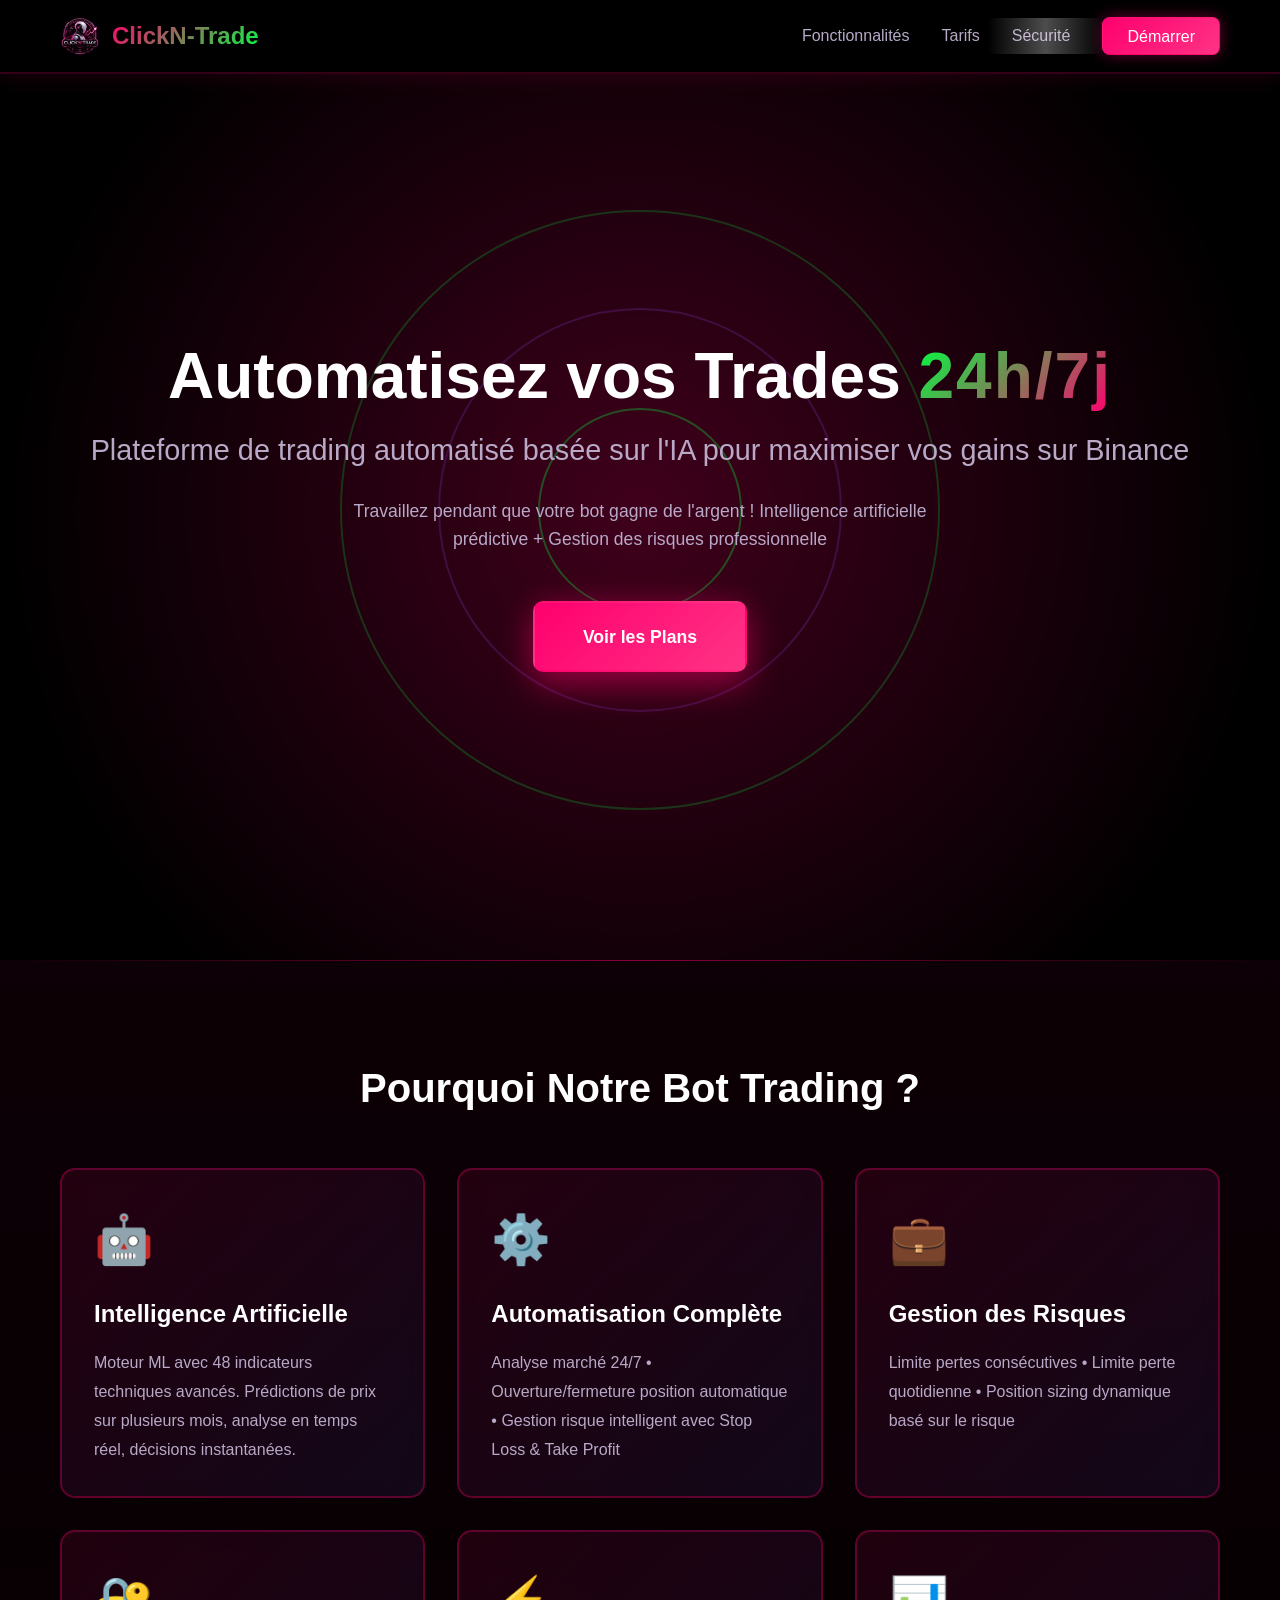
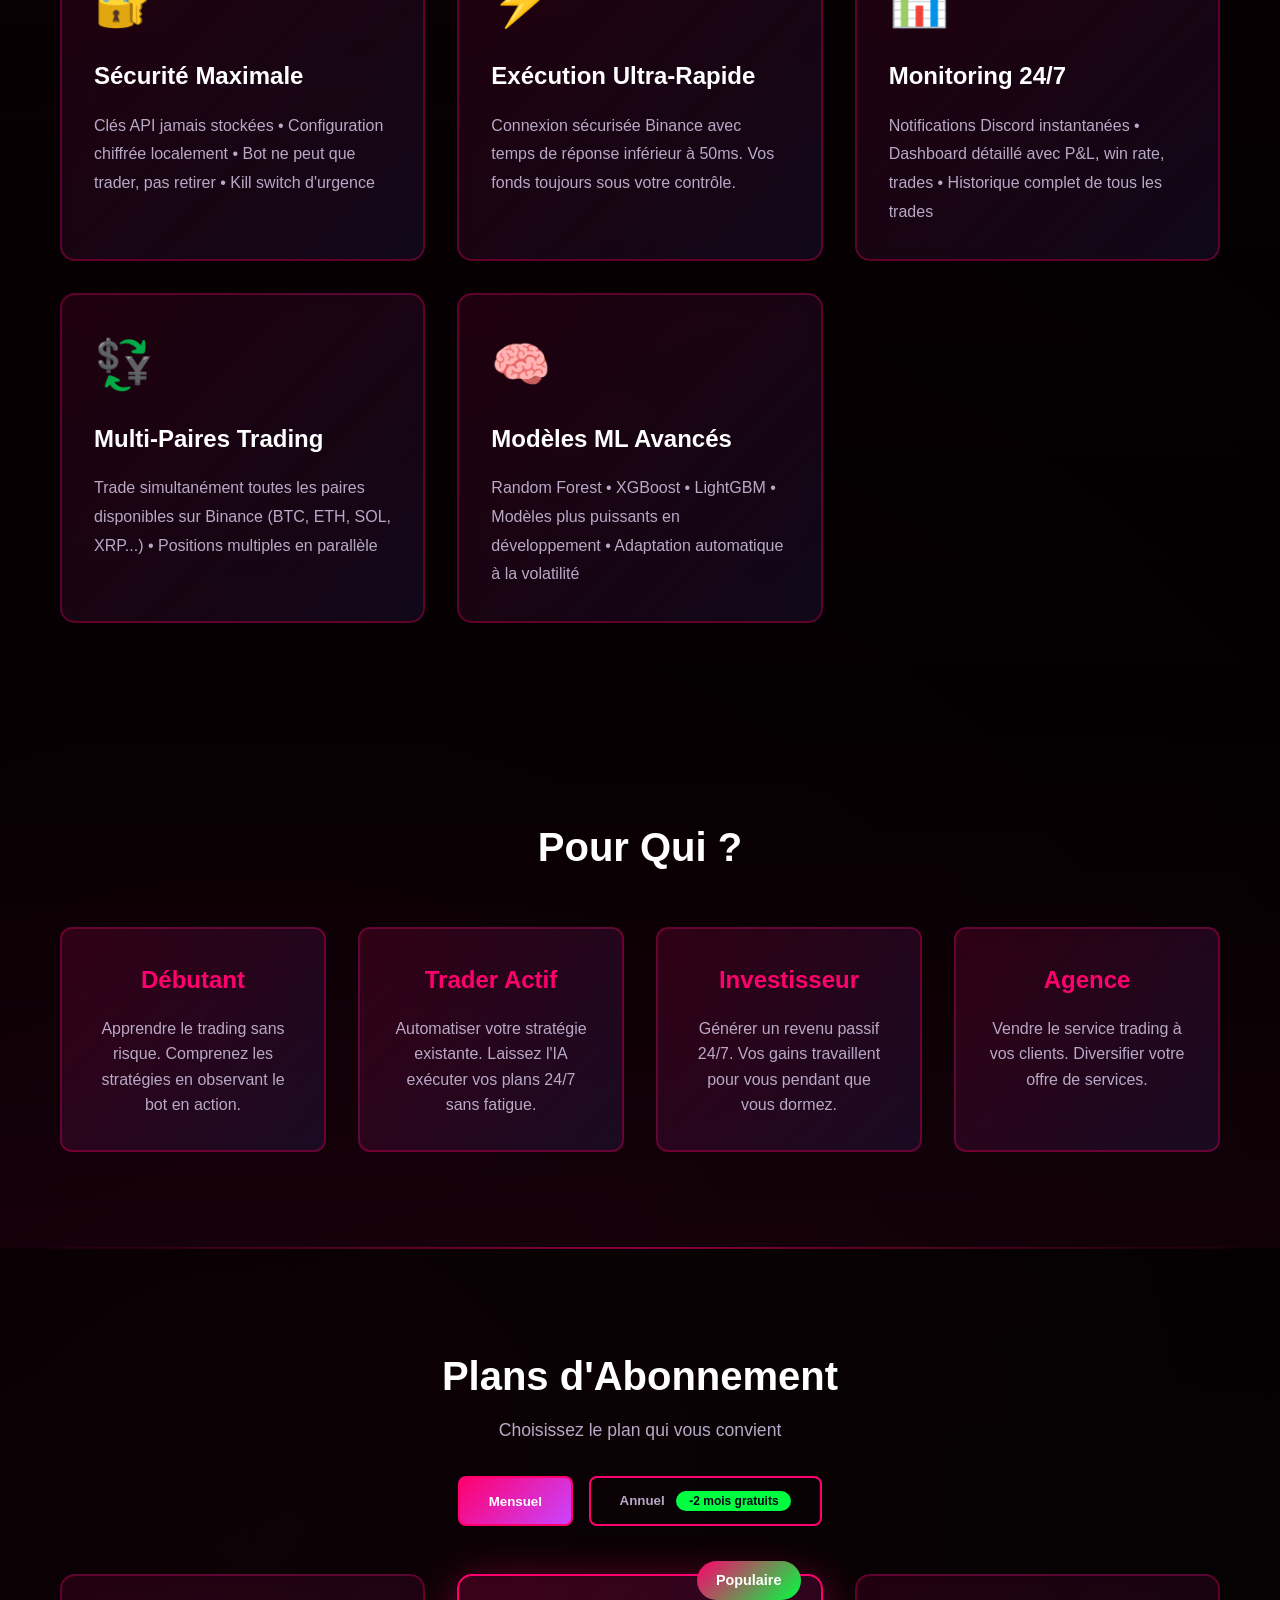
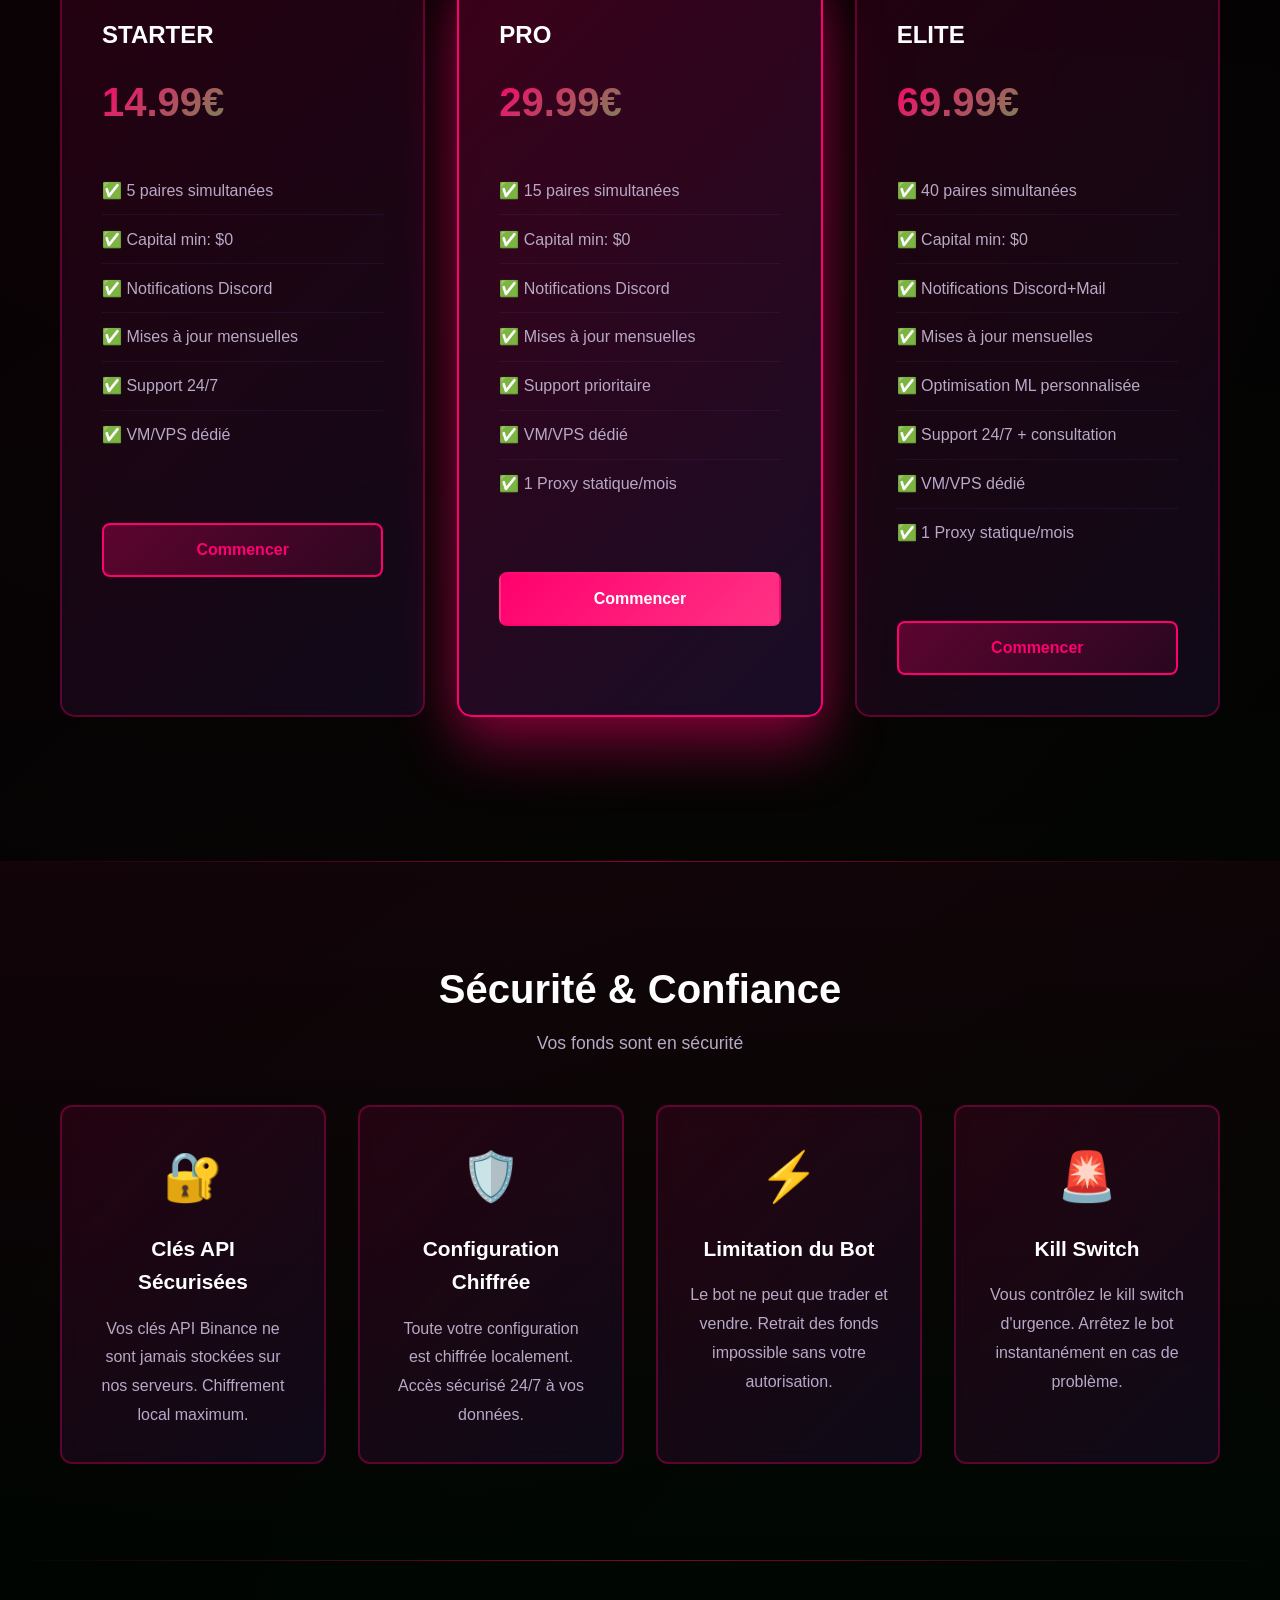
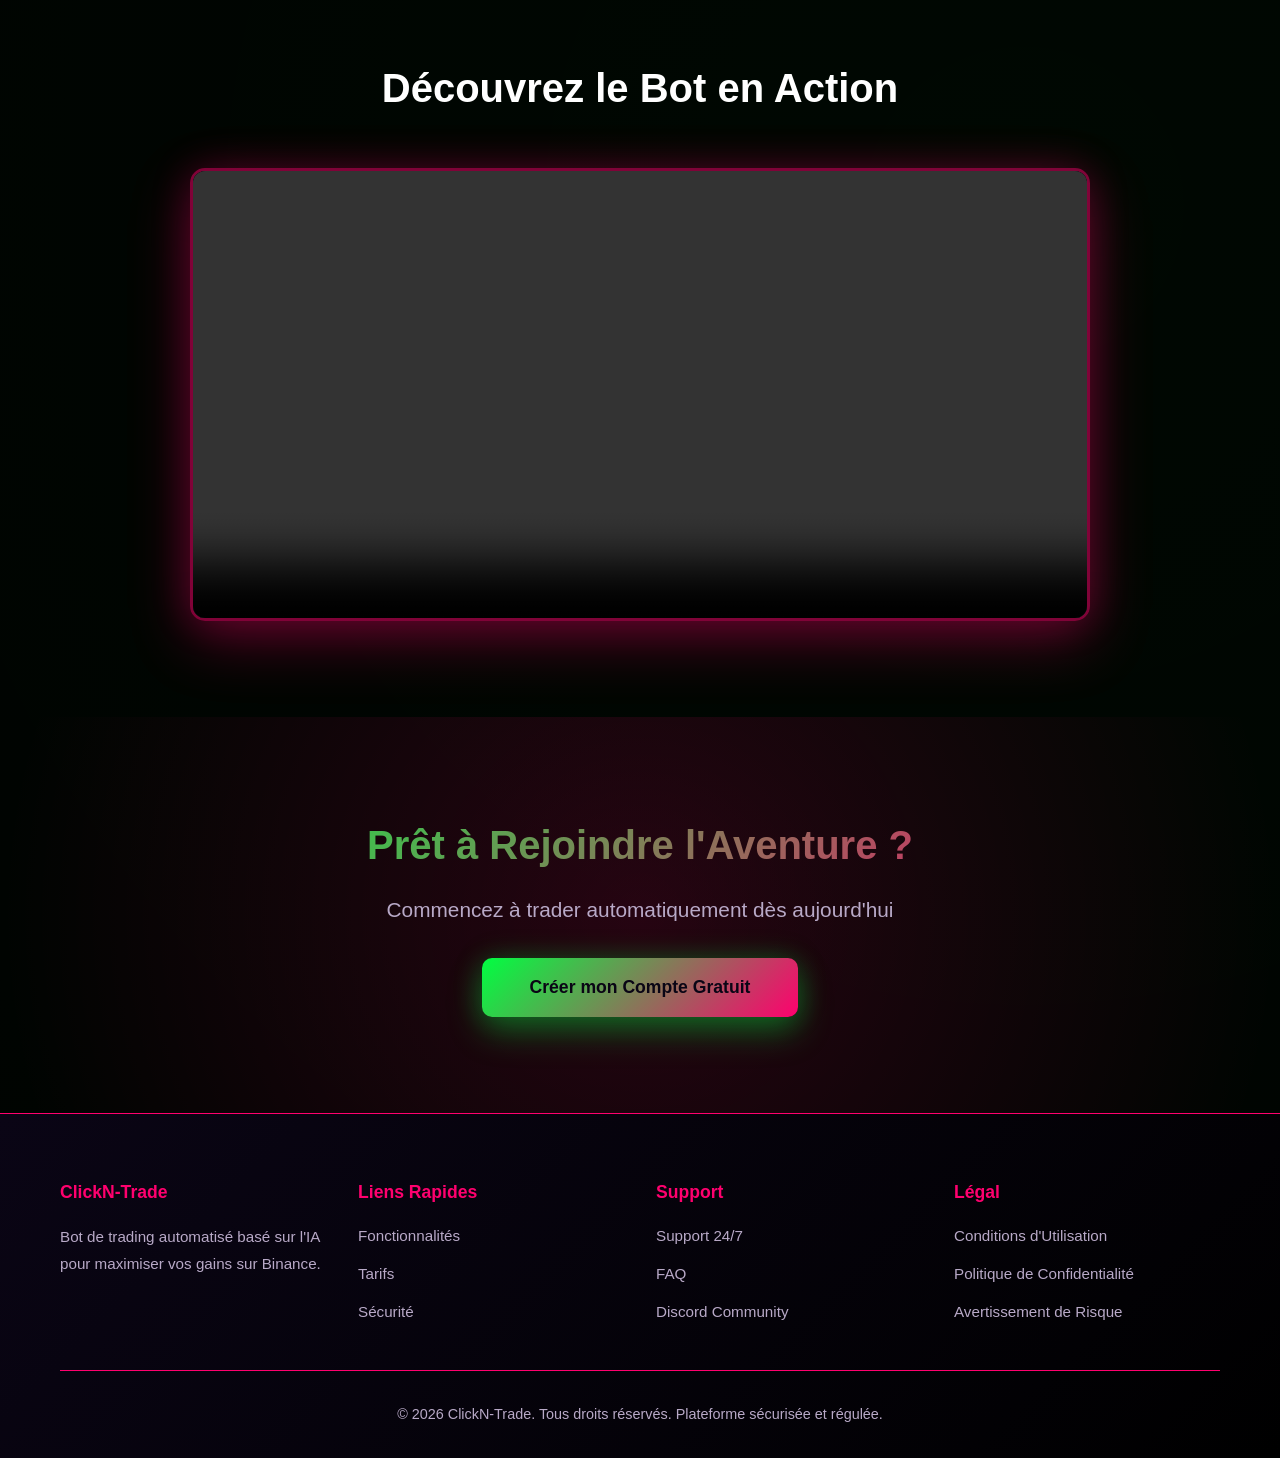
==== index.html @ b4373179 "up" ====
<!DOCTYPE html>
<html lang="fr">
<head>
    <meta charset="UTF-8">
    <meta name="viewport" content="width=device-width, initial-scale=1.0">
    <title>ClickN-Trade - Bot Trading IA | Automatisez vos trades 24/7</title>
    <meta name="description" content="Bot de trading automatisé basé sur l'IA pour maximiser vos gains sur Binance. Stratégies intelligentes 24/7 sans interruption.">
    <link rel="stylesheet" href="style.css">
</head>
<body>
    <!-- Navigation -->
    <nav class="navbar">
        <div class="container">
            <div class="nav-brand">
                <img src="logo.png" alt="ClickN-Trade Logo" class="logo">
                <span class="brand-text">ClickN-Trade</span>
            </div>
            <ul class="nav-menu">
                <li><a href="#features">Fonctionnalités</a></li>
                <li><a href="#pricing">Tarifs</a></li>
                <li><a href="#security">Sécurité</a></li>
                <li><a href="#contact" class="btn-primary">Démarrer</a></li>
            </ul>
        </div>
    </nav>

    <!-- Hero Section -->
    <section class="hero">
        <div class="hero-background">
            <div class="radar-animation"></div>
        </div>
        <div class="container hero-content">
            <h1 class="hero-title">Automatisez vos Trades <span class="highlight">24h/7j</span></h1>
            <p class="hero-subtitle">Plateforme de trading automatisé basée sur l'IA pour maximiser vos gains sur Binance</p>
            <p class="hero-description">Travaillez pendant que votre bot gagne de l'argent ! Intelligence artificielle prédictive + Gestion des risques professionnelle</p>
            <a href="#pricing" class="btn-hero">Voir les Plans</a>
        </div>
    </section>

    <!-- Features Section -->
    <section id="features" class="features">
        <div class="container">
            <h2>Pourquoi Notre Bot Trading ?</h2>
            <div class="features-grid">
                <div class="feature-card">
                    <div class="feature-icon">🤖</div>
                    <h3>Intelligence Artificielle</h3>
                    <p>Moteur ML avec 48 indicateurs techniques avancés. Prédictions de prix sur plusieurs mois, analyse en temps réel, décisions instantanées.</p>
                </div>
                <div class="feature-card">
                    <div class="feature-icon">⚙️</div>
                    <h3>Automatisation Complète</h3>
                    <p>Analyse marché 24/7 • Ouverture/fermeture position automatique • Gestion risque intelligent avec Stop Loss & Take Profit</p>
                </div>
                <div class="feature-card">
                    <div class="feature-icon">💼</div>
                    <h3>Gestion des Risques</h3>
                    <p>Limite pertes consécutives • Limite perte quotidienne • Position sizing dynamique basé sur le risque</p>
                </div>
                <div class="feature-card">
                    <div class="feature-icon">🔐</div>
                    <h3>Sécurité Maximale</h3>
                    <p>Clés API jamais stockées • Configuration chiffrée localement • Bot ne peut que trader, pas retirer • Kill switch d'urgence</p>
                </div>
                <div class="feature-card">
                    <div class="feature-icon">⚡</div>
                    <h3>Exécution Ultra-Rapide</h3>
                    <p>Connexion sécurisée Binance avec temps de réponse inférieur à 50ms. Vos fonds toujours sous votre contrôle.</p>
                </div>
                <div class="feature-card">
                    <div class="feature-icon">📊</div>
                    <h3>Monitoring 24/7</h3>
                    <p>Notifications Discord instantanées • Dashboard détaillé avec P&L, win rate, trades • Historique complet de tous les trades</p>
                </div>
                <div class="feature-card">
                    <div class="feature-icon">💱</div>
                    <h3>Multi-Paires Trading</h3>
                    <p>Trade simultanément toutes les paires disponibles sur Binance (BTC, ETH, SOL, XRP...) • Positions multiples en parallèle</p>
                </div>
                <div class="feature-card">
                    <div class="feature-icon">🧠</div>
                    <h3>Modèles ML Avancés</h3>
                    <p>Random Forest • XGBoost • LightGBM • Modèles plus puissants en développement • Adaptation automatique à la volatilité</p>
                </div>
            </div>
        </div>
    </section>

    <!-- Cas d'Usage Section -->
    <section class="use-cases">
        <div class="container">
            <h2>Pour Qui ?</h2>
            <div class="cases-grid">
                <div class="case-card">
                    <h3>Débutant</h3>
                    <p>Apprendre le trading sans risque. Comprenez les stratégies en observant le bot en action.</p>
                </div>
                <div class="case-card">
                    <h3>Trader Actif</h3>
                    <p>Automatiser votre stratégie existante. Laissez l'IA exécuter vos plans 24/7 sans fatigue.</p>
                </div>
                <div class="case-card">
                    <h3>Investisseur</h3>
                    <p>Générer un revenu passif 24/7. Vos gains travaillent pour vous pendant que vous dormez.</p>
                </div>
                <div class="case-card">
                    <h3>Agence</h3>
                    <p>Vendre le service trading à vos clients. Diversifier votre offre de services.</p>
                </div>
            </div>
        </div>
    </section>

    <!-- Pricing Section -->
    <section id="pricing" class="pricing">
        <div class="container">
            <h2>Plans d'Abonnement</h2>
            <p class="pricing-subtitle">Choisissez le plan qui vous convient</p>
            
            <div class="pricing-tabs">
                <button class="tab-btn active" onclick="showPricing('monthly')">Mensuel</button>
                <button class="tab-btn" onclick="showPricing('annual')">Annuel <span class="badge">-2 mois gratuits</span></button>
            </div>

            <div id="monthly" class="pricing-grid active">
                <div class="price-card">
                    <h3>STARTER</h3>
                    <div class="price">14.99€<span>/mois</span></div>
                    <ul class="features-list">
                        <li>✅ 5 paires simultanées</li>
                        <li>✅ Capital min: $0</li>
                        <li>✅ Notifications Discord</li>
                        <li>✅ Mises à jour mensuelles</li>
                        <li>✅ Support 24/7</li>
                        <li>✅ VM/VPS dédié</li>
                    </ul>
                    <button class="btn-subscribe" onclick="goToPayment('starter', 'monthly')">Commencer</button>
                </div>

                <div class="price-card featured">
                    <div class="badge-featured">Populaire</div>
                    <h3>PRO</h3>
                    <div class="price">29.99€<span>/mois</span></div>
                    <ul class="features-list">
                        <li>✅ 15 paires simultanées</li>
                        <li>✅ Capital min: $0</li>
                        <li>✅ Notifications Discord</li>
                        <li>✅ Mises à jour mensuelles</li>
                        <li>✅ Support prioritaire</li>
                        <li>✅ VM/VPS dédié</li>
                        <li>✅ 1 Proxy statique/mois</li>
                    </ul>
                    <button class="btn-subscribe featured" onclick="goToPayment('pro', 'monthly')">Commencer</button>
                </div>

                <div class="price-card">
                    <h3>ELITE</h3>
                    <div class="price">69.99€<span>/mois</span></div>
                    <ul class="features-list">
                        <li>✅ 40 paires simultanées</li>
                        <li>✅ Capital min: $0</li>
                        <li>✅ Notifications Discord+Mail</li>
                        <li>✅ Mises à jour mensuelles</li>
                        <li>✅ Optimisation ML personnalisée</li>
                        <li>✅ Support 24/7 + consultation</li>
                        <li>✅ VM/VPS dédié</li>
                        <li>✅ 1 Proxy statique/mois</li>
                    </ul>
                    <button class="btn-subscribe" onclick="goToPayment('elite', 'monthly')">Commencer</button>
                </div>
            </div>

            <div id="annual" class="pricing-grid">
                <div class="price-card">
                    <h3>STARTER</h3>
                    <div class="price">149€<span>/an</span></div>
                    <p class="savings">Économisez 31€</p>
                    <ul class="features-list">
                        <li>✅ 5 paires simultanées</li>
                        <li>✅ Capital min: $0</li>
                        <li>✅ Notifications Discord</li>
                        <li>✅ Mises à jour mensuelles</li>
                        <li>✅ Support 24/7</li>
                        <li>✅ VM/VPS dédié</li>
                    </ul>
                    <button class="btn-subscribe" onclick="goToPayment('starter', 'annual')">Commencer</button>
                </div>

                <div class="price-card featured">
                    <div class="badge-featured">Populaire</div>
                    <h3>PRO</h3>
                    <div class="price">299€<span>/an</span></div>
                    <p class="savings">Économisez 61€</p>
                    <ul class="features-list">
                        <li>✅ 15 paires simultanées</li>
                        <li>✅ Capital min: $0</li>
                        <li>✅ Notifications Discord</li>
                        <li>✅ Mises à jour mensuelles</li>
                        <li>✅ Support prioritaire</li>
                        <li>✅ VM/VPS dédié</li>
                        <li>✅ 1 Proxy statique/mois</li>
                    </ul>
                    <button class="btn-subscribe featured" onclick="goToPayment('pro', 'annual')">Commencer</button>
                </div>

                <div class="price-card">
                    <h3>ELITE</h3>
                    <div class="price">649€<span>/an</span></div>
                    <p class="savings">Économisez 191€</p>
                    <ul class="features-list">
                        <li>✅ 40 paires simultanées</li>
                        <li>✅ Capital min: $0</li>
                        <li>✅ Notifications Discord+Mail</li>
                        <li>✅ Mises à jour mensuelles</li>
                        <li>✅ Optimisation ML personnalisée</li>
                        <li>✅ Support 24/7 + consultation</li>
                        <li>✅ VM/VPS dédié</li>
                        <li>✅ 1 Proxy statique/mois</li>
                    </ul>
                    <button class="btn-subscribe" onclick="goToPayment('elite', 'annual')">Commencer</button>
                </div>
            </div>
        </div>
    </section>

    <!-- Security Section -->
    <section id="security" class="security">
        <div class="container">
            <h2>Sécurité & Confiance</h2>
            <p class="security-subtitle">Vos fonds sont en sécurité</p>
            <div class="security-grid">
                <div class="security-item">
                    <div class="security-icon">🔐</div>
                    <h3>Clés API Sécurisées</h3>
                    <p>Vos clés API Binance ne sont jamais stockées sur nos serveurs. Chiffrement local maximum.</p>
                </div>
                <div class="security-item">
                    <div class="security-icon">🛡️</div>
                    <h3>Configuration Chiffrée</h3>
                    <p>Toute votre configuration est chiffrée localement. Accès sécurisé 24/7 à vos données.</p>
                </div>
                <div class="security-item">
                    <div class="security-icon">⚡</div>
                    <h3>Limitation du Bot</h3>
                    <p>Le bot ne peut que trader et vendre. Retrait des fonds impossible sans votre autorisation.</p>
                </div>
                <div class="security-item">
                    <div class="security-icon">🚨</div>
                    <h3>Kill Switch</h3>
                    <p>Vous contrôlez le kill switch d'urgence. Arrêtez le bot instantanément en cas de problème.</p>
                </div>
            </div>
        </div>
    </section>

    <!-- Video Section -->
    <section class="video-section">
        <div class="container">
            <h2>Découvrez le Bot en Action</h2>
            <div class="video-container">
                <video controls poster="">
                    <source src="clickn-radar-1.mp4" type="video/mp4">
                    Votre navigateur ne supporte pas la lecture vidéo.
                </video>
            </div>
        </div>
    </section>

    <!-- CTA Section -->
    <section id="contact" class="cta-section">
        <div class="container">
            <h2>Prêt à Rejoindre l'Aventure ?</h2>
            <p>Commencez à trader automatiquement dès aujourd'hui</p>
            <button class="btn-cta">Créer mon Compte Gratuit</button>
        </div>
    </section>

    <!-- Footer -->
    <footer class="footer">
        <div class="container">
            <div class="footer-content">
                <div class="footer-section">
                    <h4>ClickN-Trade</h4>
                    <p>Bot de trading automatisé basé sur l'IA pour maximiser vos gains sur Binance.</p>
                </div>
                <div class="footer-section">
                    <h4>Liens Rapides</h4>
                    <ul>
                        <li><a href="#features">Fonctionnalités</a></li>
                        <li><a href="#pricing">Tarifs</a></li>
                        <li><a href="#security">Sécurité</a></li>
                    </ul>
                </div>
                <div class="footer-section">
                    <h4>Support</h4>
                    <ul>
                        <li><a href="#">Support 24/7</a></li>
                        <li><a href="#">FAQ</a></li>
                        <li><a href="#">Discord Community</a></li>
                    </ul>
                </div>
                <div class="footer-section">
                    <h4>Légal</h4>
                    <ul>
                        <li><a href="#">Conditions d'Utilisation</a></li>
                        <li><a href="#">Politique de Confidentialité</a></li>
                        <li><a href="#">Avertissement de Risque</a></li>
                    </ul>
                </div>
            </div>
            <div class="footer-bottom">
                <p>&copy; 2026 ClickN-Trade. Tous droits réservés. Plateforme sécurisée et régulée.</p>
            </div>
        </div>
    </footer>

    <script src="script.js"></script>
</body>
</html>
---- style.css ----
/* ===========================
   VARIABLES & RESETS
   =========================== */
:root {
    --primary-color: #FF006E;
    --secondary-color: #0a0515;
    --accent-green: #00FF41;
    --dark-bg: #000000;
    --card-bg: #0d0d1a;
    --text-primary: #ffffff;
    --text-secondary: #b8a9c7;
    --border-color: #FF006E;
    --transition: 0.3s ease;
    --glow-color: #FF006E;
}

* {
    margin: 0;
    padding: 0;
    box-sizing: border-box;
}

html {
    scroll-behavior: smooth;
}

body {
    font-family: 'Segoe UI', Tahoma, Geneva, Verdana, sans-serif;
    background-color: var(--dark-bg);
    background-image: 
        radial-gradient(circle at 20% 50%, rgba(255, 0, 110, 0.05) 0%, transparent 50%),
        radial-gradient(circle at 80% 80%, rgba(0, 255, 65, 0.03) 0%, transparent 50%);
    color: var(--text-primary);
    line-height: 1.6;
    position: relative;
    overflow-x: hidden;
}

.container {
    max-width: 1200px;
    margin: 0 auto;
    padding: 0 20px;
}

/* ===========================
   NAVIGATION
   =========================== */
.navbar {
    position: fixed;
    width: 100%;
    top: 0;
    z-index: 1000;
    background: linear-gradient(180deg, var(--dark-bg) 0%, rgba(0, 0, 0, 0.9) 100%);
    backdrop-filter: blur(15px);
    border-bottom: 2px solid rgba(255, 0, 110, 0.2);
    padding: 1rem 0;
    box-shadow: 0 4px 20px rgba(255, 0, 110, 0.1);
    animation: slideInDown 0.6s ease-out;
}

@keyframes slideInDown {
    from {
        opacity: 0;
        transform: translateY(-30px);
    }
    to {
        opacity: 1;
        transform: translateY(0);
    }
}

.navbar .container {
    display: flex;
    justify-content: space-between;
    align-items: center;
}

.nav-brand {
    display: flex;
    align-items: center;
    gap: 12px;
    cursor: pointer;
}

.logo {
    width: 40px;
    height: 40px;
    border-radius: 8px;
    object-fit: cover;
}

.brand-text {
    font-size: 1.5rem;
    font-weight: 700;
    background: linear-gradient(135deg, var(--primary-color), var(--accent-green));
    -webkit-background-clip: text;
    -webkit-text-fill-color: transparent;
    background-clip: text;
}

.nav-menu {
    display: flex;
    list-style: none;
    gap: 2rem;
    align-items: center;
}

.nav-menu a {
    color: var(--text-secondary);
    text-decoration: none;
    font-weight: 500;
    transition: all var(--transition);
    position: relative;
}

.nav-menu a::after {
    content: '';
    position: absolute;
    bottom: -5px;
    left: 0;
    width: 0;
    height: 2px;
    background: var(--primary-color);
    transition: width var(--transition);
}

.nav-menu a:hover {
    color: var(--primary-color);
}

.nav-menu a:hover::after {
    width: 100%;
}

.btn-primary {
    background: linear-gradient(135deg, var(--primary-color), #FF3385);
    color: white !important;
    padding: 0.6rem 1.5rem;
    border-radius: 8px;
    transition: all 0.3s ease;
    box-shadow: 0 0 15px rgba(255, 0, 110, 0.4);
    position: relative;
    overflow: hidden;
    border: 1px solid rgba(255, 0, 110, 0.5);
}

.btn-primary::before {
    content: '';
    position: absolute;
    top: 0;
    left: -100%;
    width: 100%;
    height: 100%;
    background: linear-gradient(90deg, transparent, rgba(255, 255, 255, 0.3), transparent);
    transition: left 0.5s ease;
}

.btn-primary:hover {
    transform: translateY(-3px);
    box-shadow: 0 15px 40px rgba(255, 0, 110, 0.6), inset 0 0 20px rgba(255, 0, 110, 0.2);
    background: linear-gradient(135deg, #FF3385, var(--primary-color));
}

.btn-primary:hover::before {
    left: 100%;
}

/* ===========================
   HERO SECTION
   =========================== */
.hero {
    min-height: 100vh;
    display: flex;
    align-items: center;
    justify-content: center;
    position: relative;
    overflow: hidden;
    margin-top: 60px;
}

.hero-background {
    position: absolute;
    top: 0;
    left: 0;
    width: 100%;
    height: 100%;
    background: radial-gradient(circle 800px at 50% 50%, rgba(255, 0, 110, 0.25) 0%, rgba(10, 5, 21, 0) 80%);
    z-index: 0;
    animation: pulse 4s ease-in-out infinite;
}

@keyframes pulse {
    0%, 100% {
        opacity: 1;
    }
    50% {
        opacity: 0.8;
    }
}

.radar-animation {
    position: absolute;
    width: 600px;
    height: 600px;
    left: 50%;
    top: 50%;
    transform: translate(-50%, -50%);
    border: 2px solid rgba(0, 255, 65, 0.2);
    border-radius: 50%;
    animation: radarSpin 8s linear infinite;
}

.radar-animation::before {
    content: '';
    position: absolute;
    width: 400px;
    height: 400px;
    top: 50%;
    left: 50%;
    transform: translate(-50%, -50%);
    border: 2px solid rgba(153, 69, 255, 0.2);
    border-radius: 50%;
    animation: radarSpin 12s linear infinite reverse;
}

.radar-animation::after {
    content: '';
    position: absolute;
    width: 200px;
    height: 200px;
    top: 50%;
    left: 50%;
    transform: translate(-50%, -50%);
    border: 2px solid rgba(0, 255, 65, 0.3);
    border-radius: 50%;
    animation: radarSpin 6s linear infinite;
}

/* KEYFRAMES ANIMATIONS */
@keyframes radarSpin {
    from {
        transform: translate(-50%, -50%) rotate(0deg);
    }
    to {
        transform: translate(-50%, -50%) rotate(360deg);
    }
}

@keyframes fadeInUp {
    from {
        opacity: 0;
        transform: translateY(30px);
    }
    to {
        opacity: 1;
        transform: translateY(0);
    }
}

@keyframes glow {
    0%, 100% {
        filter: drop-shadow(0 0 30px rgba(255, 0, 110, 0.6)) drop-shadow(0 0 60px rgba(255, 0, 110, 0.3));
    }
    50% {
        filter: drop-shadow(0 0 50px rgba(255, 0, 110, 0.8)) drop-shadow(0 0 100px rgba(255, 0, 110, 0.5));
    }
}

@keyframes glowPulse {
    0%, 100% {
        box-shadow: 0 0 10px rgba(255, 0, 110, 0.5), 0 0 20px rgba(255, 0, 110, 0.3);
    }
    50% {
        box-shadow: 0 0 30px rgba(255, 0, 110, 0.8), 0 0 60px rgba(255, 0, 110, 0.5), inset 0 0 20px rgba(255, 0, 110, 0.1);
    }
}

@keyframes slideInLeft {
    from {
        opacity: 0;
        transform: translateX(-50px);
    }
    to {
        opacity: 1;
        transform: translateX(0);
    }
}

@keyframes slideInRight {
    from {
        opacity: 0;
        transform: translateX(50px);
    }
    to {
        opacity: 1;
        transform: translateX(0);
    }
}

@keyframes scaleIn {
    from {
        opacity: 0;
        transform: scale(0.95);
    }
    to {
        opacity: 1;
        transform: scale(1);
    }
}

@keyframes textGlow {
    0%, 100% {
        text-shadow: 0 0 10px rgba(255, 0, 110, 0.5), 0 0 20px rgba(255, 0, 110, 0.3), 0 0 30px rgba(255, 0, 110, 0.2);
    }
    50% {
        text-shadow: 0 0 20px rgba(255, 0, 110, 0.8), 0 0 40px rgba(255, 0, 110, 0.6), 0 0 60px rgba(255, 0, 110, 0.4);
    }
}

@keyframes float {
    0%, 100% {
        transform: translateY(0px);
    }
    50% {
        transform: translateY(-20px);
    }
}

@keyframes rotate360 {
    from {
        transform: rotate(0deg);
    }
    to {
        transform: rotate(360deg);
    }
}

@keyframes shimmer {
    0% {
        background-position: -1000px 0;
    }
    100% {
        background-position: 1000px 0;
    }
}

@keyframes borderGlow {
    0%, 100% {
        border-color: rgba(255, 0, 110, 0.5);
        box-shadow: 0 0 5px rgba(255, 0, 110, 0.3);
    }
    50% {
        border-color: rgba(255, 0, 110, 0.9);
        box-shadow: 0 0 20px rgba(255, 0, 110, 0.6), inset 0 0 10px rgba(255, 0, 110, 0.1);
    }
}

@keyframes blinkGlow {
    0%, 100% {
        opacity: 1;
        box-shadow: 0 0 20px rgba(255, 0, 110, 0.5);
    }
    50% {
        opacity: 0.7;
        box-shadow: 0 0 40px rgba(255, 0, 110, 0.8), 0 0 60px rgba(255, 0, 110, 0.4);
    }
}

.hero-content {
    position: relative;
    z-index: 1;
    text-align: center;
    animation: fadeInUp 1s ease-out;
}

.hero-title {
    font-size: 4rem;
    font-weight: 800;
    margin-bottom: 1rem;
    line-height: 1.1;
    animation: textGlow 2s ease-in-out infinite;
}

.highlight {
    background: linear-gradient(135deg, var(--accent-green), var(--primary-color));
    -webkit-background-clip: text;
    -webkit-text-fill-color: transparent;
    background-clip: text;
    animation: glow 2s ease-in-out infinite;
    font-weight: 900;
    letter-spacing: 2px;
}

.hero-subtitle {
    font-size: 1.8rem;
    color: var(--text-secondary);
    margin-bottom: 1.5rem;
}

.hero-description {
    font-size: 1.1rem;
    color: var(--text-secondary);
    margin-bottom: 3rem;
    max-width: 600px;
    margin-left: auto;
    margin-right: auto;
}

.btn-hero {
    display: inline-block;
    padding: 1.2rem 3rem;
    background: linear-gradient(135deg, var(--primary-color), #FF3385);
    color: white;
    text-decoration: none;
    border-radius: 10px;
    font-weight: 700;
    font-size: 1.1rem;
    transition: all 0.4s cubic-bezier(0.34, 1.56, 0.64, 1);
    border: 2px solid transparent;
    cursor: pointer;
    box-shadow: 0 15px 35px rgba(255, 0, 110, 0.4), 0 0 30px rgba(255, 0, 110, 0.2);
    position: relative;
    overflow: hidden;
}

.btn-hero::before {
    content: '';
    position: absolute;
    top: 0;
    left: -100%;
    width: 100%;
    height: 100%;
    background: linear-gradient(90deg, transparent, rgba(255, 255, 255, 0.4), transparent);
    transition: left 0.6s ease;
    z-index: 1;
}

.btn-hero:hover {
    transform: translateY(-5px) scale(1.05);
    box-shadow: 0 25px 60px rgba(255, 0, 110, 0.6), 0 0 50px rgba(255, 0, 110, 0.3), inset 0 0 20px rgba(255, 0, 110, 0.1);
    border-color: var(--accent-green);
    background: linear-gradient(135deg, #FF3385, var(--primary-color));
}

.btn-hero:hover::before {
    left: 100%;
}

.btn-hero:active {
    transform: translateY(-2px) scale(0.98);
}

/* ===========================
   FEATURES SECTION
   =========================== */
.features {
    padding: 6rem 0;
    background: linear-gradient(180deg, rgba(255, 0, 110, 0.05) 0%, rgba(10, 5, 21, 0) 100%);
    position: relative;
    overflow: hidden;
}

.features::before {
    content: '';
    position: absolute;
    top: 0;
    left: 0;
    right: 0;
    height: 1px;
    background: linear-gradient(90deg, transparent, rgba(255, 0, 110, 0.5), transparent);
    pointer-events: none;
}

.features h2 {
    text-align: center;
    font-size: 2.5rem;
    margin-bottom: 1rem;
}

.features-grid {
    display: grid;
    grid-template-columns: repeat(auto-fit, minmax(300px, 1fr));
    gap: 2rem;
    margin-top: 3rem;
}

.feature-card {
    background: linear-gradient(135deg, rgba(255, 0, 110, 0.1), rgba(29, 15, 46, 0.5));
    border: 2px solid rgba(255, 0, 110, 0.3);
    padding: 2rem;
    border-radius: 15px;
    transition: all 0.4s cubic-bezier(0.34, 1.56, 0.64, 1);
    position: relative;
    overflow: hidden;
    backdrop-filter: blur(10px);
    animation: scaleIn 0.6s ease-out;
}

.feature-card::before {
    content: '';
    position: absolute;
    top: -50%;
    left: -50%;
    width: 200%;
    height: 200%;
    background: radial-gradient(circle, rgba(255, 0, 110, 0.2) 0%, transparent 70%);
    opacity: 0;
    transition: opacity 0.4s ease;
    z-index: 1;
    pointer-events: none;
}

.feature-card::after {
    content: '';
    position: absolute;
    inset: 0;
    background: linear-gradient(135deg, rgba(255, 0, 110, 0.05), rgba(0, 255, 65, 0.02));
    opacity: 0;
    transition: opacity 0.4s ease;
    z-index: 0;
    pointer-events: none;
}

.feature-card:hover {
    transform: translateY(-15px) scale(1.03);
    border-color: var(--primary-color);
    box-shadow: 0 20px 60px rgba(255, 0, 110, 0.4), inset 0 0 30px rgba(255, 0, 110, 0.1);
    background: linear-gradient(135deg, rgba(255, 0, 110, 0.15), rgba(29, 15, 46, 0.7));
}

.feature-card:hover::before {
    opacity: 1;
}

.feature-card:hover::after {
    opacity: 1;
}

.feature-icon {
    font-size: 3rem;
    margin-bottom: 1rem;
    display: inline-block;
}

.feature-card h3 {
    font-size: 1.5rem;
    margin-bottom: 1rem;
    color: var(--text-primary);
}

.feature-card p {
    color: var(--text-secondary);
    line-height: 1.8;
}

/* ===========================
   USE CASES SECTION
   =========================== */
.use-cases {
    padding: 6rem 0;
    background: linear-gradient(180deg, rgba(10, 5, 21, 0), rgba(255, 0, 110, 0.05));
    position: relative;
    overflow: hidden;
}

.use-cases::after {
    content: '';
    position: absolute;
    bottom: 0;
    left: 0;
    right: 0;
    height: 1px;
    background: linear-gradient(90deg, transparent, rgba(255, 0, 110, 0.5), transparent);
    pointer-events: none;
}

.use-cases h2 {
    text-align: center;
    font-size: 2.5rem;
    margin-bottom: 3rem;
}

.cases-grid {
    display: grid;
    grid-template-columns: repeat(auto-fit, minmax(250px, 1fr));
    gap: 2rem;
}

.case-card {
    background: linear-gradient(135deg, rgba(255, 0, 110, 0.15), rgba(29, 15, 46, 0.7));
    border: 2px solid rgba(255, 0, 110, 0.3);
    padding: 2rem;
    border-radius: 12px;
    text-align: center;
    transition: all 0.4s cubic-bezier(0.34, 1.56, 0.64, 1);
    backdrop-filter: blur(10px);
    animation: slideInRight 0.8s ease-out;
}

.case-card:hover {
    border-color: var(--primary-color);
    transform: translateY(-10px) scale(1.02);
    box-shadow: 0 20px 50px rgba(255, 0, 110, 0.3), inset 0 0 20px rgba(255, 0, 110, 0.05);
}

.case-card h3 {
    font-size: 1.5rem;
    margin-bottom: 1rem;
    color: var(--primary-color);
}

.case-card p {
    color: var(--text-secondary);
}

/* ===========================
   PRICING SECTION
   =========================== */
.pricing {
    padding: 6rem 0;
    position: relative;
    overflow: hidden;
}

.pricing::before {
    content: '';
    position: absolute;
    top: 0;
    left: 0;
    right: 0;
    height: 1px;
    background: linear-gradient(90deg, transparent, rgba(255, 0, 110, 0.5), transparent);
    pointer-events: none;
}

.pricing h2 {
    text-align: center;
    font-size: 2.5rem;
    margin-bottom: 0.5rem;
}

.pricing-subtitle {
    text-align: center;
    color: var(--text-secondary);
    margin-bottom: 2rem;
    font-size: 1.1rem;
}

.pricing-tabs {
    display: flex;
    justify-content: center;
    gap: 1rem;
    margin-bottom: 3rem;
}

.tab-btn {
    padding: 0.8rem 1.8rem;
    background: transparent;
    border: 2px solid var(--border-color);
    color: var(--text-secondary);
    border-radius: 8px;
    cursor: pointer;
    font-weight: 600;
    transition: all var(--transition);
    position: relative;
}

.tab-btn.active {
    background: linear-gradient(135deg, var(--primary-color), #c944ff);
    border-color: var(--primary-color);
    color: white;
}

.tab-btn:hover:not(.active) {
    border-color: var(--primary-color);
    color: var(--primary-color);
}

.badge {
    display: inline-block;
    background: var(--accent-green);
    color: var(--secondary-color);
    padding: 0.2rem 0.8rem;
    border-radius: 20px;
    font-size: 0.75rem;
    font-weight: 700;
    margin-left: 0.5rem;
}

.pricing-grid {
    display: grid;
    grid-template-columns: repeat(auto-fit, minmax(320px, 1fr));
    gap: 2rem;
    margin-bottom: 3rem;
}

.pricing-grid.active {
    display: grid;
}

.pricing-grid:not(.active) {
    display: none;
}

.price-card {
    background: linear-gradient(135deg, rgba(255, 0, 110, 0.1), rgba(29, 15, 46, 0.5));
    border: 2px solid rgba(255, 0, 110, 0.3);
    border-radius: 15px;
    padding: 2.5rem;
    transition: all 0.5s cubic-bezier(0.34, 1.56, 0.64, 1);
    position: relative;
    backdrop-filter: blur(10px);
    animation: slideInLeft 0.8s ease-out;
}

.price-card::before {
    content: '';
    position: absolute;
    inset: 0;
    background: radial-gradient(circle at center, rgba(255, 0, 110, 0.05), transparent);
    border-radius: 15px;
    opacity: 0;
    transition: opacity 0.4s ease;
    pointer-events: none;
}

.price-card.featured {
    border-color: var(--primary-color);
    background: linear-gradient(135deg, rgba(255, 0, 110, 0.2), rgba(29, 15, 46, 0.8));
    transform: scale(1.08);
    box-shadow: 0 30px 60px rgba(255, 0, 110, 0.4), 0 0 40px rgba(255, 0, 110, 0.2);
}

.price-card:hover {
    border-color: var(--primary-color);
    transform: translateY(-12px);
    box-shadow: 0 25px 50px rgba(255, 0, 110, 0.3), inset 0 0 20px rgba(255, 0, 110, 0.05);
}

.price-card:hover::before {
    opacity: 1;
}

.price-card.featured:hover {
    transform: scale(1.08) translateY(-12px);
    box-shadow: 0 40px 80px rgba(255, 0, 110, 0.5), 0 0 60px rgba(255, 0, 110, 0.3), inset 0 0 20px rgba(255, 0, 110, 0.1);
}

.badge-featured {
    position: absolute;
    top: -15px;
    right: 20px;
    background: linear-gradient(135deg, var(--primary-color), var(--accent-green));
    color: white;
    padding: 0.5rem 1.2rem;
    border-radius: 20px;
    font-weight: 700;
    font-size: 0.9rem;
}

.price-card h3 {
    font-size: 1.5rem;
    margin-bottom: 1rem;
    color: var(--text-primary);
}

.price {
    font-size: 2.5rem;
    font-weight: 800;
    margin-bottom: 0.5rem;
    background: linear-gradient(135deg, var(--primary-color), var(--accent-green));
    -webkit-background-clip: text;
    -webkit-text-fill-color: transparent;
    background-clip: text;
}

.price span {
    font-size: 1rem;
    opacity: 0.7;
}

.savings {
    color: var(--accent-green);
    font-weight: 600;
    margin-bottom: 1.5rem;
    font-size: 0.95rem;
}

.features-list {
    list-style: none;
    margin: 2rem 0;
    text-align: left;
}

.features-list li {
    padding: 0.7rem 0;
    color: var(--text-secondary);
    border-bottom: 1px solid rgba(153, 69, 255, 0.1);
}

.features-list li:last-child {
    border-bottom: none;
}

.btn-subscribe {
    width: 100%;
    padding: 1rem;
    background: linear-gradient(135deg, rgba(255, 0, 110, 0.3), rgba(255, 0, 110, 0.1));
    border: 2px solid var(--primary-color);
    color: var(--primary-color);
    border-radius: 8px;
    font-weight: 700;
    cursor: pointer;
    transition: all 0.4s cubic-bezier(0.34, 1.56, 0.64, 1);
    margin-top: 2rem;
    font-size: 1rem;
    position: relative;
    overflow: hidden;
}

.btn-subscribe::before {
    content: '';
    position: absolute;
    top: 0;
    left: -100%;
    width: 100%;
    height: 100%;
    background: linear-gradient(90deg, transparent, rgba(255, 255, 255, 0.2), transparent);
    transition: left 0.5s ease;
}

.btn-subscribe:hover {
    background: linear-gradient(135deg, var(--primary-color), #FF3385);
    color: white;
    transform: translateY(-3px);
    box-shadow: 0 15px 40px rgba(255, 0, 110, 0.4), inset 0 0 15px rgba(255, 0, 110, 0.2);
    border-color: transparent;
}

.btn-subscribe:hover::before {
    left: 100%;
}

.btn-subscribe.featured {
    background: linear-gradient(135deg, var(--primary-color), #FF3385);
    color: white;
    border-color: transparent;
}

.btn-subscribe.featured:hover {
    box-shadow: 0 20px 50px rgba(255, 0, 110, 0.5), inset 0 0 20px rgba(255, 0, 110, 0.3);
}

/* ===========================
   SECURITY SECTION
   =========================== */
.security {
    padding: 6rem 0;
    background: linear-gradient(180deg, rgba(255, 0, 110, 0.05) 0%, rgba(10, 5, 21, 0) 100%);
    position: relative;
    overflow: hidden;
}

.security::before {
    content: '';
    position: absolute;
    top: 0;
    left: 0;
    right: 0;
    height: 1px;
    background: linear-gradient(90deg, transparent, rgba(255, 0, 110, 0.5), transparent);
    pointer-events: none;
}

.security h2 {
    text-align: center;
    font-size: 2.5rem;
    margin-bottom: 0.5rem;
}

.security-subtitle {
    text-align: center;
    color: var(--text-secondary);
    margin-bottom: 3rem;
    font-size: 1.1rem;
}

.security-grid {
    display: grid;
    grid-template-columns: repeat(auto-fit, minmax(250px, 1fr));
    gap: 2rem;
}

.security-item {
    background: linear-gradient(135deg, rgba(255, 0, 110, 0.1), rgba(29, 15, 46, 0.5));
    border: 2px solid rgba(255, 0, 110, 0.3);
    padding: 2rem;
    border-radius: 12px;
    text-align: center;
    transition: all 0.4s cubic-bezier(0.34, 1.56, 0.64, 1);
    backdrop-filter: blur(10px);
    animation: scaleIn 0.7s ease-out;
}

.security-item:hover {
    border-color: var(--accent-green);
    transform: translateY(-12px);
    box-shadow: 0 20px 50px rgba(0, 255, 65, 0.2), inset 0 0 20px rgba(0, 255, 65, 0.05);
}

.security-icon {
    font-size: 3rem;
    margin-bottom: 1rem;
    display: inline-block;
}

.security-item h3 {
    font-size: 1.3rem;
    margin-bottom: 1rem;
    color: var(--text-primary);
}

.security-item p {
    color: var(--text-secondary);
    line-height: 1.8;
}

/* ===========================
   VIDEO SECTION
   =========================== */
.video-section {
    padding: 6rem 0;
    position: relative;
    overflow: hidden;
}

.video-section::before {
    content: '';
    position: absolute;
    top: 0;
    left: 0;
    right: 0;
    height: 1px;
    background: linear-gradient(90deg, transparent, rgba(255, 0, 110, 0.5), transparent);
    pointer-events: none;
}

.video-section h2 {
    text-align: center;
    font-size: 2.5rem;
    margin-bottom: 3rem;
}

.video-container {
    position: relative;
    width: 100%;
    max-width: 900px;
    margin: 0 auto;
    border-radius: 15px;
    overflow: hidden;
    border: 3px solid rgba(255, 0, 110, 0.5);
    box-shadow: 0 20px 60px rgba(255, 0, 110, 0.3), 0 0 40px rgba(255, 0, 110, 0.2);
    animation: borderGlow 3s ease-in-out infinite;
}

.video-container video {
    width: 100%;
    height: auto;
    display: block;
    background: var(--secondary-color);
}

/* ===========================
   CTA SECTION
   =========================== */
.cta-section {
    padding: 6rem 0;
    background: radial-gradient(circle 800px at 50% 50%, rgba(255, 0, 110, 0.15) 0%, rgba(10, 5, 21, 0) 80%);
    text-align: center;
    animation: pulse 4s ease-in-out infinite;
}

@keyframes pulse {
    0%, 100% {
        opacity: 1;
    }
    50% {
        opacity: 0.9;
    }
}

.cta-section h2 {
    font-size: 2.5rem;
    margin-bottom: 1rem;
    background: linear-gradient(135deg, var(--accent-green), var(--primary-color));
    -webkit-background-clip: text;
    -webkit-text-fill-color: transparent;
    background-clip: text;
    animation: textGlow 2s ease-in-out infinite;
}

.cta-section p {
    font-size: 1.3rem;
    color: var(--text-secondary);
    margin-bottom: 2rem;
}

.btn-cta {
    padding: 1.2rem 3rem;
    background: linear-gradient(135deg, var(--accent-green), var(--primary-color));
    color: var(--secondary-color);
    border: none;
    border-radius: 10px;
    font-weight: 700;
    font-size: 1.1rem;
    cursor: pointer;
    transition: all 0.4s cubic-bezier(0.34, 1.56, 0.64, 1);
    box-shadow: 0 15px 35px rgba(0, 255, 65, 0.3), 0 0 30px rgba(0, 255, 65, 0.2);
    position: relative;
    overflow: hidden;
}

.btn-cta::before {
    content: '';
    position: absolute;
    top: 0;
    left: -100%;
    width: 100%;
    height: 100%;
    background: linear-gradient(90deg, transparent, rgba(255, 255, 255, 0.3), transparent);
    transition: left 0.6s ease;
    z-index: 1;
}

.btn-cta:hover {
    transform: translateY(-5px) scale(1.05);
    box-shadow: 0 25px 60px rgba(0, 255, 65, 0.5), 0 0 50px rgba(0, 255, 65, 0.3), inset 0 0 20px rgba(0, 255, 65, 0.15);
}

.btn-cta:hover::before {
    left: 100%;
}

/* ===========================
   FOOTER
   =========================== */
.footer {
    background: linear-gradient(135deg, var(--secondary-color), var(--dark-bg));
    border-top: 1px solid var(--border-color);
    padding: 4rem 0 2rem;
}

.footer-content {
    display: grid;
    grid-template-columns: repeat(auto-fit, minmax(250px, 1fr));
    gap: 2rem;
    margin-bottom: 2rem;
}

.footer-section h4 {
    color: var(--primary-color);
    margin-bottom: 1rem;
    font-size: 1.1rem;
}

.footer-section p {
    color: var(--text-secondary);
    font-size: 0.95rem;
    line-height: 1.8;
}

.footer-section ul {
    list-style: none;
}

.footer-section ul li {
    margin-bottom: 0.8rem;
}

.footer-section ul li a {
    color: var(--text-secondary);
    text-decoration: none;
    transition: all var(--transition);
    font-size: 0.95rem;
}

.footer-section ul li a:hover {
    color: var(--primary-color);
    padding-left: 5px;
}

.footer-bottom {
    border-top: 1px solid var(--border-color);
    padding-top: 2rem;
    text-align: center;
    color: var(--text-secondary);
    font-size: 0.9rem;
}

/* ===========================
   RESPONSIVE DESIGN
   =========================== */
@media (max-width: 1024px) {
    .hero-title {
        font-size: 2.8rem;
    }

    .hero-subtitle {
        font-size: 1.4rem;
    }

    .features h2,
    .use-cases h2,
    .pricing h2,
    .security h2,
    .video-section h2,
    .cta-section h2 {
        font-size: 2rem;
    }

    .price-card.featured {
        transform: scale(1.02);
    }

    .price-card.featured:hover {
        transform: scale(1.02) translateY(-8px);
    }
}

@media (max-width: 768px) {
    .navbar {
        padding: 0.8rem 0;
    }

    .nav-menu {
        gap: 1rem;
        font-size: 0.9rem;
    }

    .hero {
        margin-top: 80px;
    }

    .hero-title {
        font-size: 2rem;
    }

    .hero-subtitle {
        font-size: 1.1rem;
    }

    .hero-description {
        font-size: 1rem;
    }

    .radar-animation {
        width: 300px;
        height: 300px;
    }

    .radar-animation::before {
        width: 200px;
        height: 200px;
    }

    .radar-animation::after {
        width: 100px;
        height: 100px;
    }

    .features h2,
    .use-cases h2,
    .pricing h2,
    .security h2,
    .video-section h2,
    .cta-section h2 {
        font-size: 1.8rem;
    }

    .features-grid,
    .cases-grid,
    .security-grid {
        grid-template-columns: 1fr;
    }

    .pricing-grid {
        grid-template-columns: 1fr;
    }

    .price-card.featured {
        transform: scale(1);
    }

    .price-card.featured:hover {
        transform: translateY(-8px);
    }

    .pricing-tabs {
        flex-direction: column;
    }

    .tab-btn {
        width: 100%;
    }

    .nav-menu {
        gap: 0.5rem;
    }

    .btn-primary {
        padding: 0.5rem 1rem;
        font-size: 0.9rem;
    }

    .btn-hero {
        padding: 1rem 2rem;
        font-size: 1rem;
    }
}

@media (max-width: 480px) {
    .hero-title {
        font-size: 1.5rem;
    }

    .hero-subtitle {
        font-size: 1rem;
    }

    .features-grid,
    .cases-grid,
    .security-grid {
        grid-template-columns: 1fr;
        gap: 1rem;
    }

    .feature-card,
    .case-card,
    .security-item {
        padding: 1.5rem;
    }

    .btn-hero {
        padding: 0.9rem 1.8rem;
        font-size: 0.95rem;
    }

    .cta-section h2 {
        font-size: 1.5rem;
    }

    .cta-section p {
        font-size: 1rem;
    }

    .btn-cta {
        padding: 1rem 2rem;
    }

    .footer-content {
        grid-template-columns: 1fr;
        gap: 1.5rem;
    }
}

/* ===========================
   SMOOTH SCROLLING
   =========================== */
@supports (scroll-behavior: smooth) {
    html {
        scroll-behavior: smooth;
    }
}

/* ===========================
   ACCESSIBILITY
   =========================== */
@media (prefers-reduced-motion: reduce) {
    * {
        animation-duration: 0.01ms !important;
        animation-iteration-count: 1 !important;
        transition-duration: 0.01ms !important;
    }
}
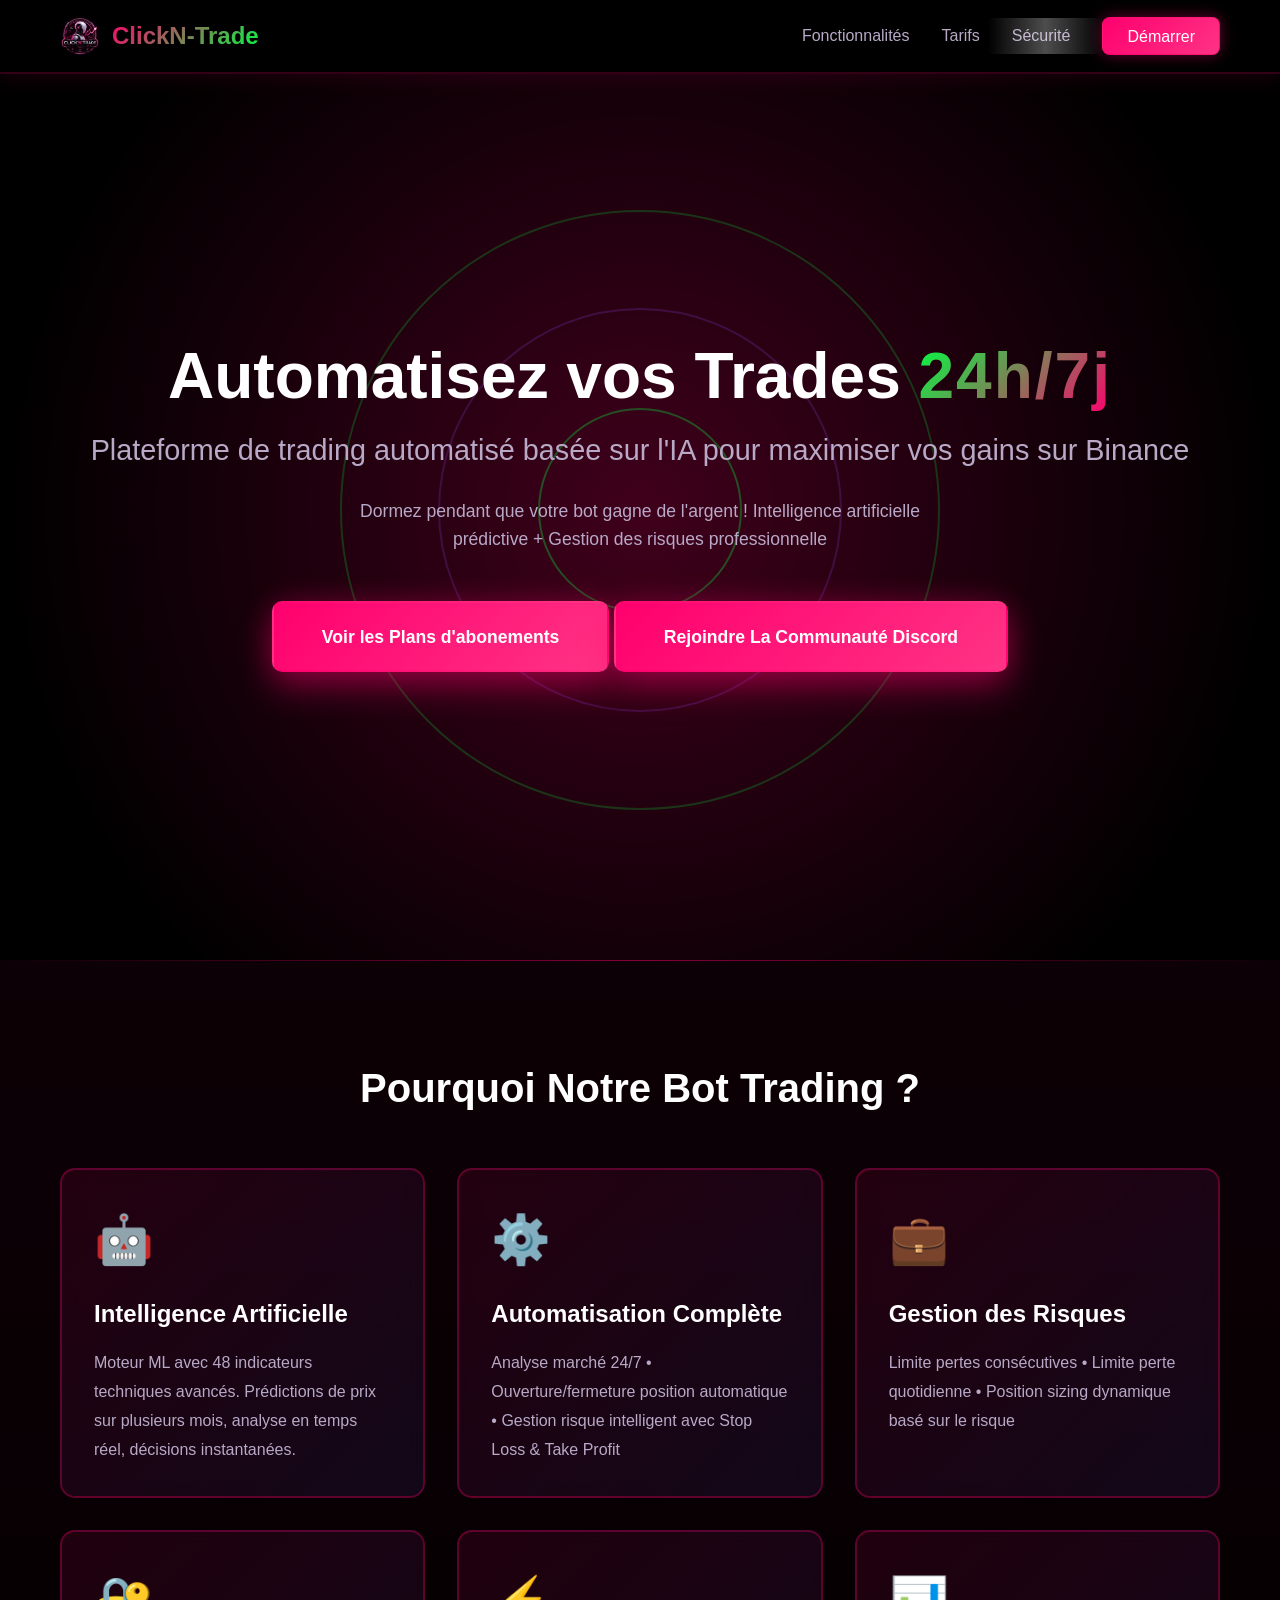
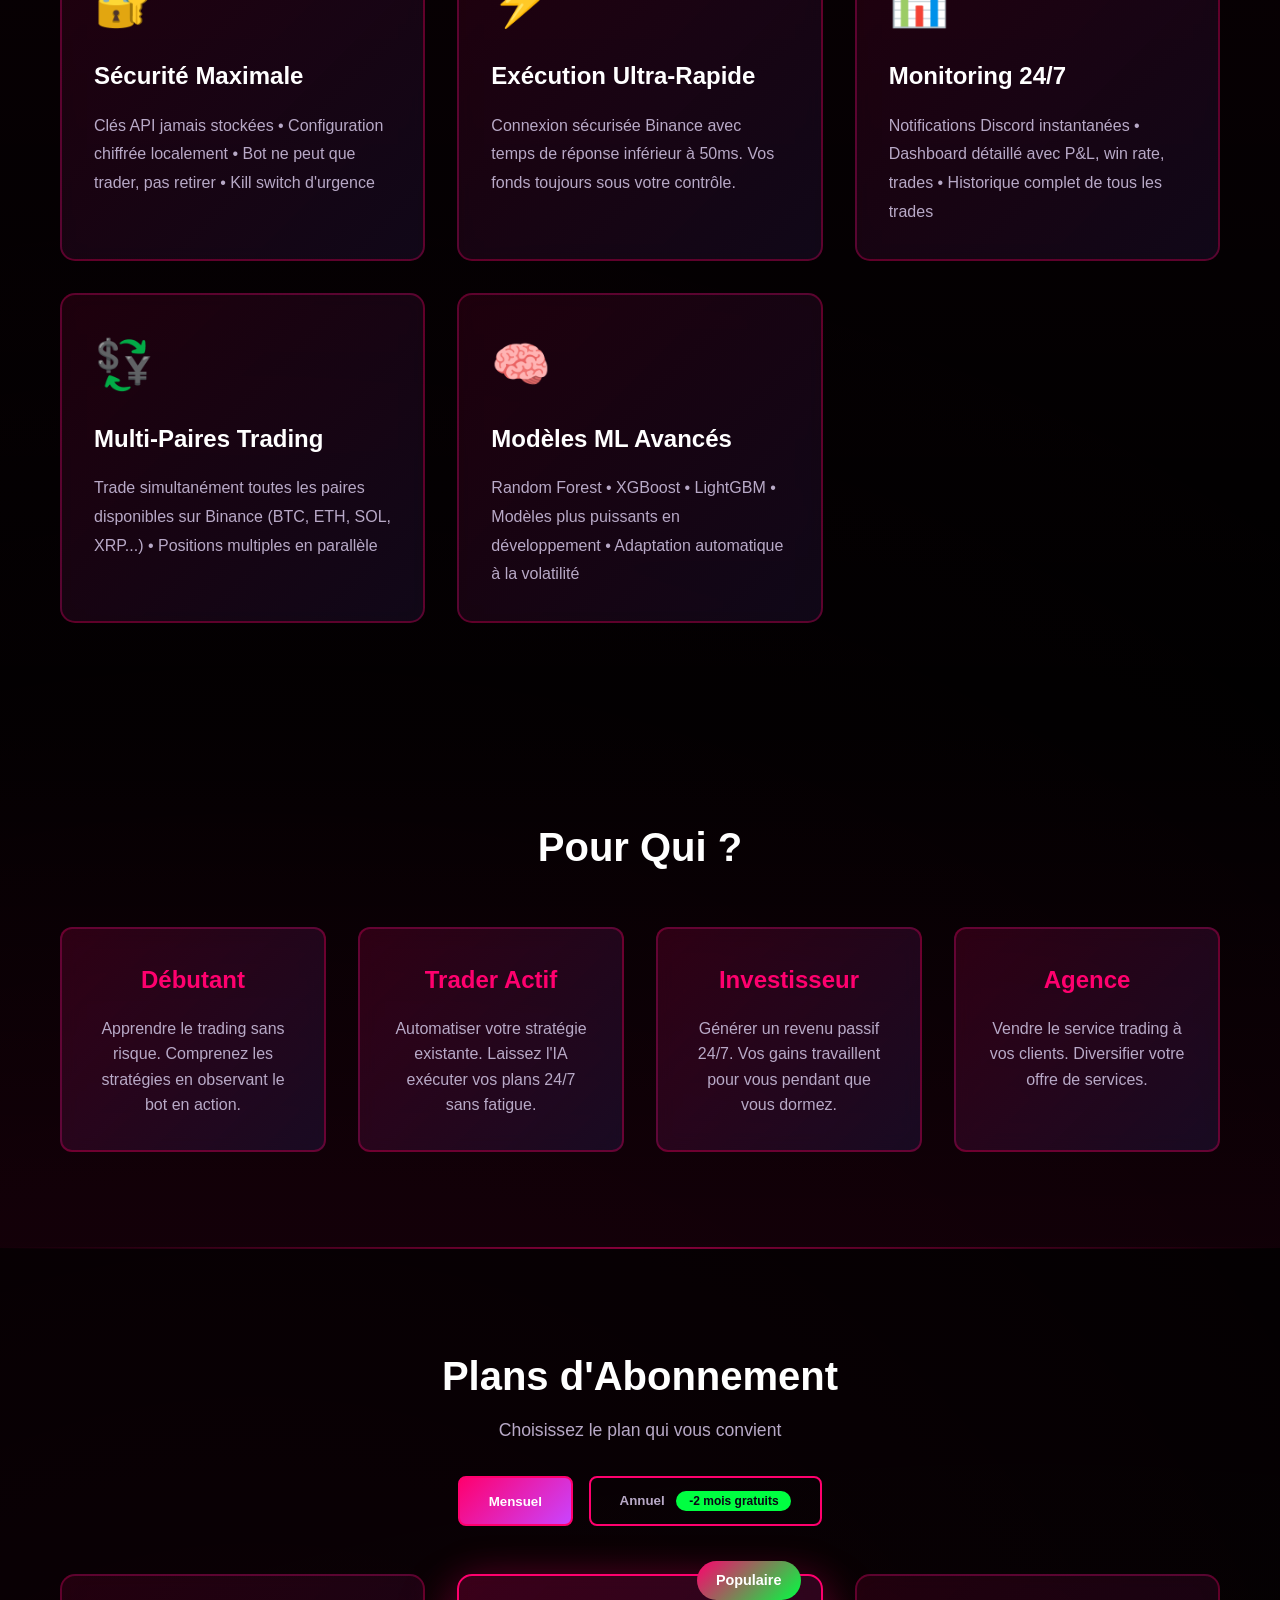
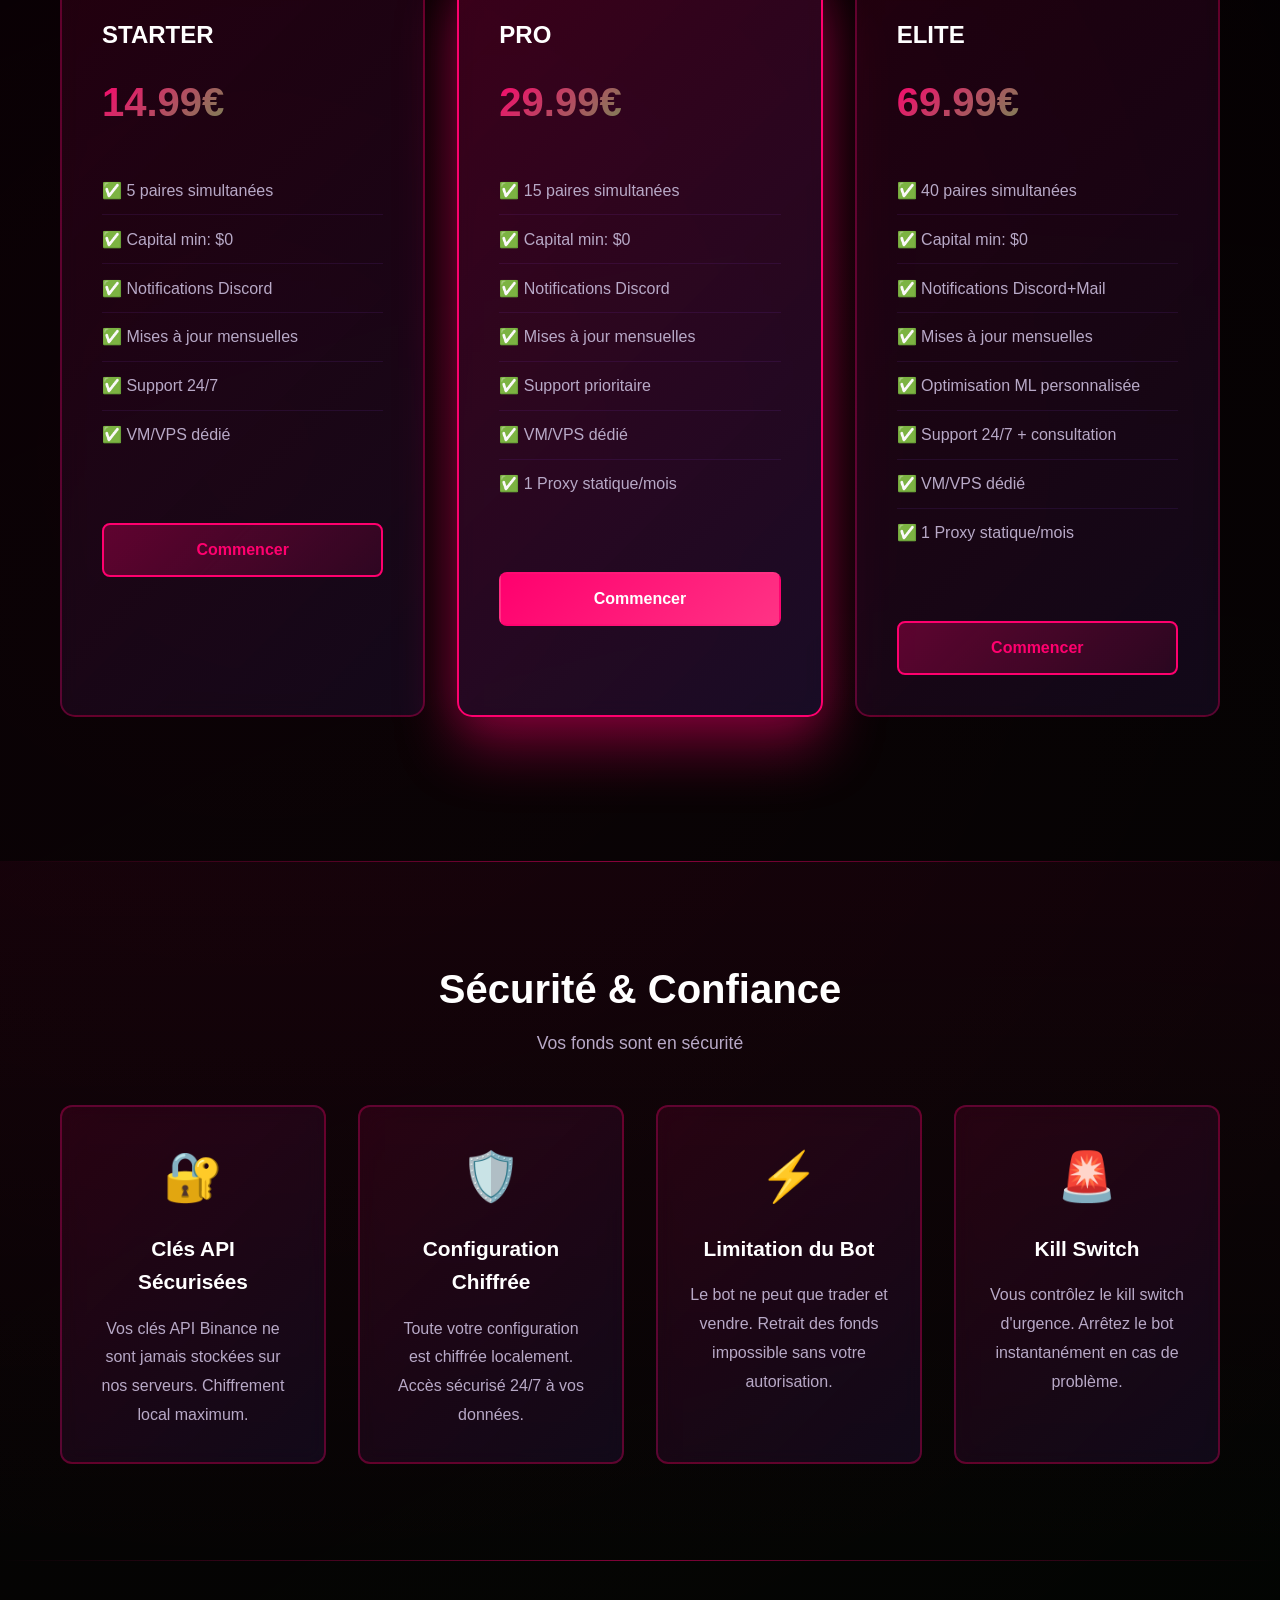
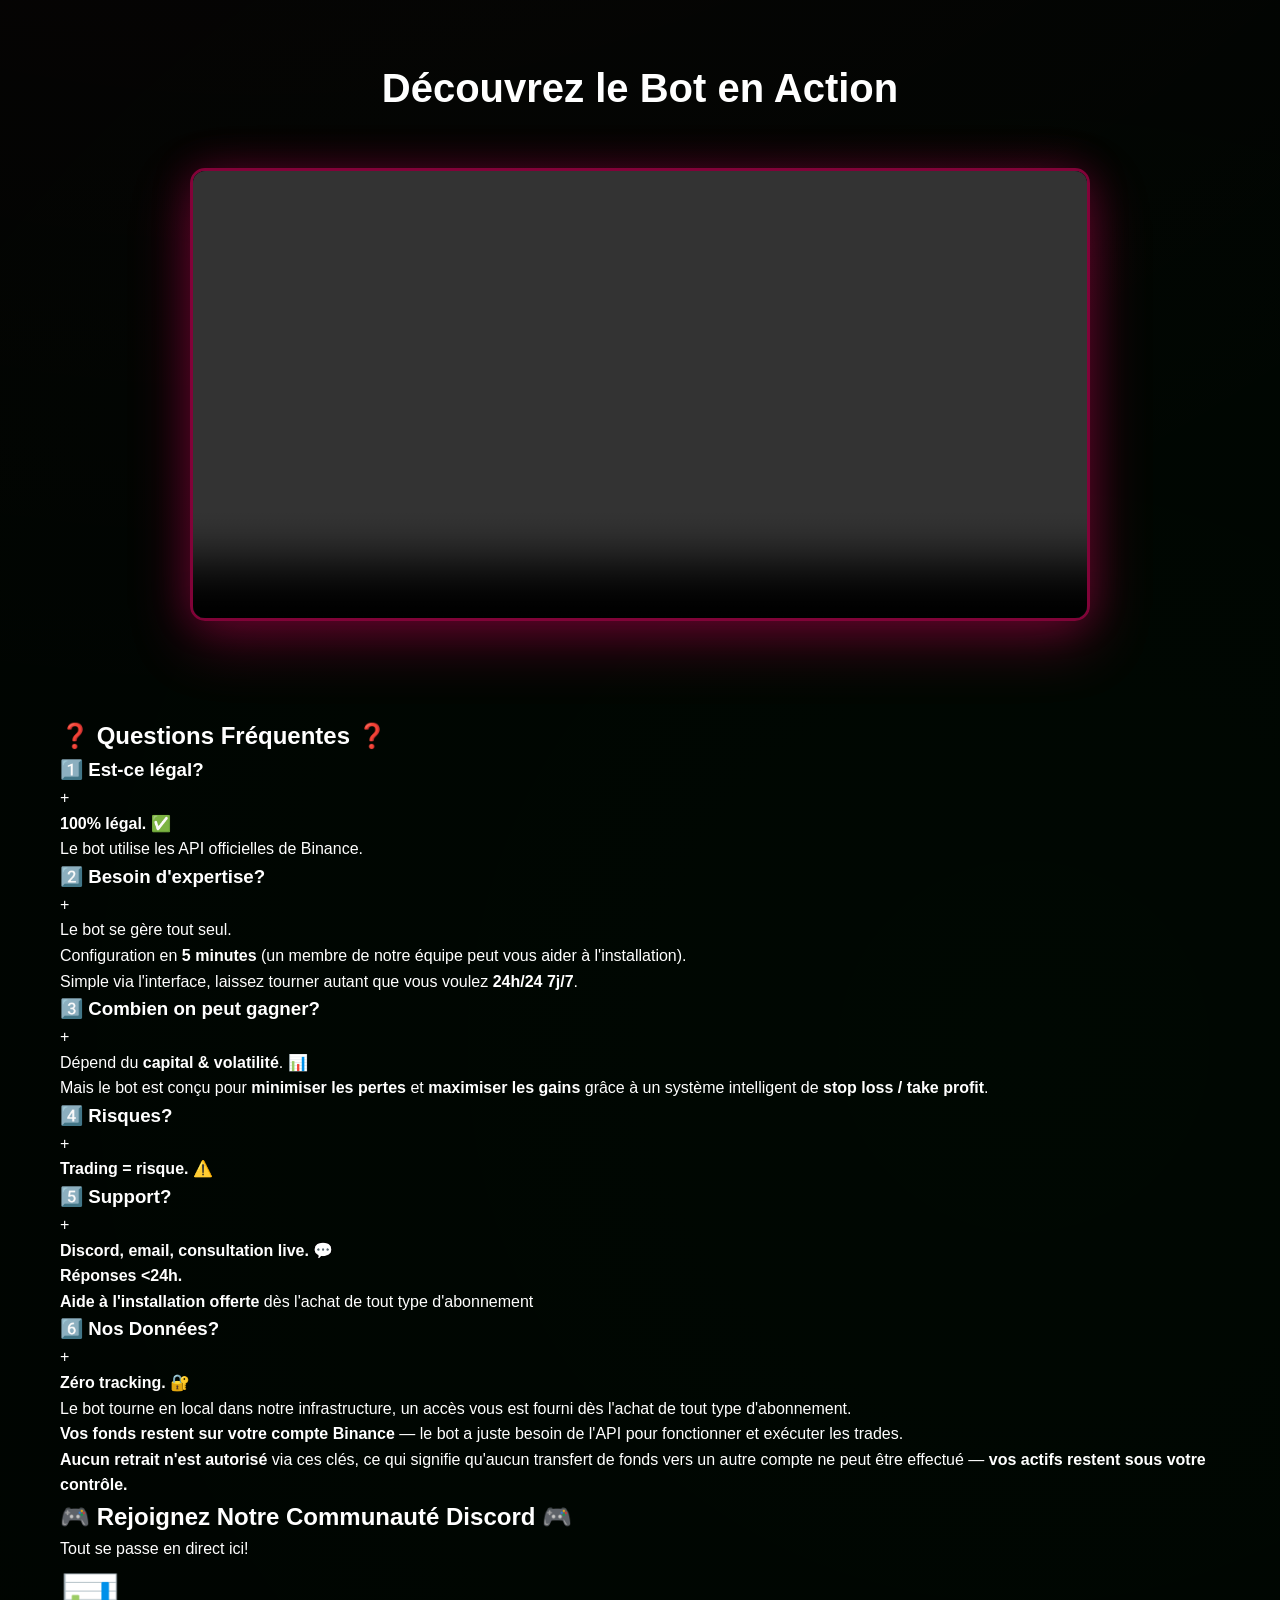
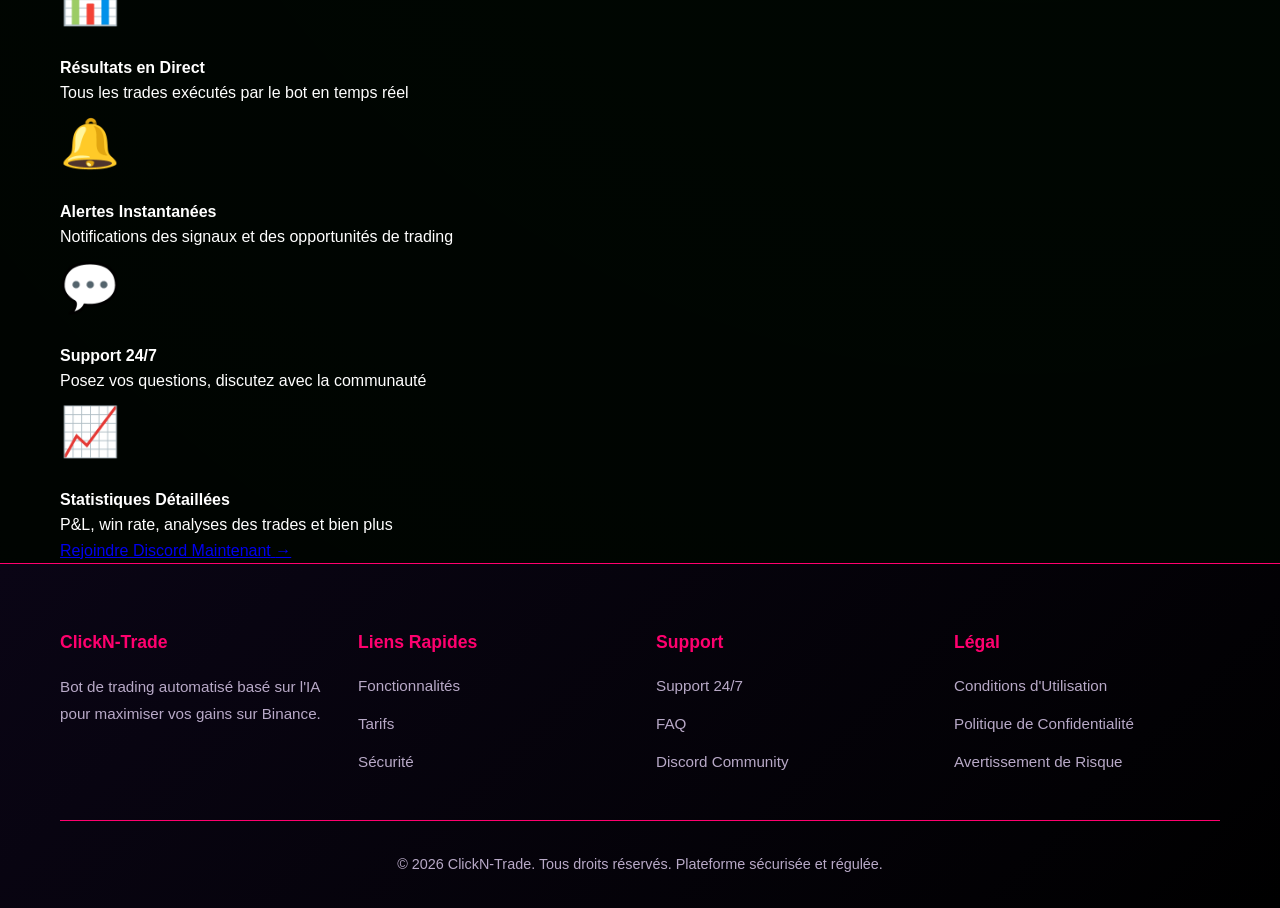
==== commit f5f5f17a: "Update index.html" ====
--- a/index.html
+++ b/index.html
@@ -32,8 +32,11 @@
         <div class="container hero-content">
             <h1 class="hero-title">Automatisez vos Trades <span class="highlight">24h/7j</span></h1>
             <p class="hero-subtitle">Plateforme de trading automatisé basée sur l'IA pour maximiser vos gains sur Binance</p>
-            <p class="hero-description">Travaillez pendant que votre bot gagne de l'argent ! Intelligence artificielle prédictive + Gestion des risques professionnelle</p>
-            <a href="#pricing" class="btn-hero">Voir les Plans</a>
+            <p class="hero-description">Dormez pendant que votre bot gagne de l'argent ! Intelligence artificielle prédictive + Gestion des risques professionnelle</p>
+            <div class="hero-buttons">
+                <a href="#pricing" class="btn-hero">Voir les Plans d'abonements</a>
+                <a href="https://discord.gg/MSk3NhPuWE" class="btn-hero btn-hero-secondary">Rejoindre La Communauté Discord</a>
+            </div>
         </div>
     </section>
 
@@ -266,12 +269,124 @@
         </div>
     </section>
 
-    <!-- CTA Section -->
-    <section id="contact" class="cta-section">
-        <div class="container">
-            <h2>Prêt à Rejoindre l'Aventure ?</h2>
-            <p>Commencez à trader automatiquement dès aujourd'hui</p>
-            <button class="btn-cta">Créer mon Compte Gratuit</button>
+    <!-- FAQ Section -->
+    <section class="faq-section">
+        <div class="container">
+            <h2>❓ Questions Fréquentes ❓</h2>
+            <div class="faq-grid">
+                <!-- FAQ Item 1 -->
+                <div class="faq-item">
+                    <div class="faq-question" onclick="toggleFAQ(this)">
+                        <h3>1️⃣ Est-ce légal?</h3>
+                        <span class="faq-toggle">+</span>
+                    </div>
+                    <div class="faq-answer">
+                        <p><strong>100% légal. ✅</strong></p>
+                        <p>Le bot utilise les API officielles de Binance.</p>
+                    </div>
+                </div>
+
+                <!-- FAQ Item 2 -->
+                <div class="faq-item">
+                    <div class="faq-question" onclick="toggleFAQ(this)">
+                        <h3>2️⃣ Besoin d'expertise?</h3>
+                        <span class="faq-toggle">+</span>
+                    </div>
+                    <div class="faq-answer">
+                        <p>Le bot se gère tout seul.</p>
+                        <p>Configuration en <strong>5 minutes</strong> (un membre de notre équipe peut vous aider à l'installation).</p>
+                        <p>Simple via l'interface, laissez tourner autant que vous voulez <strong>24h/24 7j/7</strong>.</p>
+                    </div>
+                </div>
+
+                <!-- FAQ Item 3 -->
+                <div class="faq-item">
+                    <div class="faq-question" onclick="toggleFAQ(this)">
+                        <h3>3️⃣ Combien on peut gagner?</h3>
+                        <span class="faq-toggle">+</span>
+                    </div>
+                    <div class="faq-answer">
+                        <p>Dépend du <strong>capital & volatilité</strong>. 📊</p>
+                        <p>Mais le bot est conçu pour <strong>minimiser les pertes</strong> et <strong>maximiser les gains</strong> grâce à un système intelligent de <strong>stop loss / take profit</strong>.</p>
+                    </div>
+                </div>
+
+                <!-- FAQ Item 4 -->
+                <div class="faq-item">
+                    <div class="faq-question" onclick="toggleFAQ(this)">
+                        <h3>4️⃣ Risques?</h3>
+                        <span class="faq-toggle">+</span>
+                    </div>
+                    <div class="faq-answer">
+                        <p><strong>Trading = risque.</strong> ⚠️</p>
+                    </div>
+                </div>
+
+                <!-- FAQ Item 5 -->
+                <div class="faq-item">
+                    <div class="faq-question" onclick="toggleFAQ(this)">
+                        <h3>5️⃣ Support?</h3>
+                        <span class="faq-toggle">+</span>
+                    </div>
+                    <div class="faq-answer">
+                        <p><strong>Discord, email, consultation live.</strong> 💬</p>
+                        <p><strong>Réponses &lt;24h.</strong></p>
+                        <p><strong>Aide à l'installation offerte</strong> dès l'achat de tout type d'abonnement</p>
+                    </div>
+                </div>
+
+                <!-- FAQ Item 6 -->
+                <div class="faq-item">
+                    <div class="faq-question" onclick="toggleFAQ(this)">
+                        <h3>6️⃣ Nos Données?</h3>
+                        <span class="faq-toggle">+</span>
+                    </div>
+                    <div class="faq-answer">
+                        <p><strong>Zéro tracking.</strong> 🔐</p>
+                        <p>Le bot tourne en local dans notre infrastructure, un accès vous est fourni dès l'achat de tout type d'abonnement.</p>
+                        <p><strong>Vos fonds restent sur votre compte Binance</strong> — le bot a juste besoin de l'API pour fonctionner et exécuter les trades.</p>
+                        <p><strong>Aucun retrait n'est autorisé</strong> via ces clés, ce qui signifie qu'aucun transfert de fonds vers un autre compte ne peut être effectué — <strong>vos actifs restent sous votre contrôle.</strong></p>
+                    </div>
+                </div>
+            </div>
+        </div>
+    </section>
+
+    <!-- Discord Section -->
+    <section class="discord-section">
+        <div class="container">
+            <div class="discord-content">
+                <div class="discord-left">
+                    <h2>🎮 Rejoignez Notre Communauté Discord 🎮</h2>
+                    <p class="discord-subtitle">Tout se passe en direct ici!</p>
+                    <div class="discord-features">
+                        <div class="discord-feature">
+                            <span class="feature-icon">📊</span>
+                            <h4>Résultats en Direct</h4>
+                            <p>Tous les trades exécutés par le bot en temps réel</p>
+                        </div>
+                        <div class="discord-feature">
+                            <span class="feature-icon">🔔</span>
+                            <h4>Alertes Instantanées</h4>
+                            <p>Notifications des signaux et des opportunités de trading</p>
+                        </div>
+                        <div class="discord-feature">
+                            <span class="feature-icon">💬</span>
+                            <h4>Support 24/7</h4>
+                            <p>Posez vos questions, discutez avec la communauté</p>
+                        </div>
+                        <div class="discord-feature">
+                            <span class="feature-icon">📈</span>
+                            <h4>Statistiques Détaillées</h4>
+                            <p>P&L, win rate, analyses des trades et bien plus</p>
+                        </div>
+                    </div>
+                    <a href="https://discord.gg/MSk3NhPuWE" class="btn-discord">
+                        <span>Rejoindre Discord Maintenant</span>
+                        <span class="discord-icon">→</span>
+                    </a>
+                </div>
+            </div>
         </div>
     </section>
 
